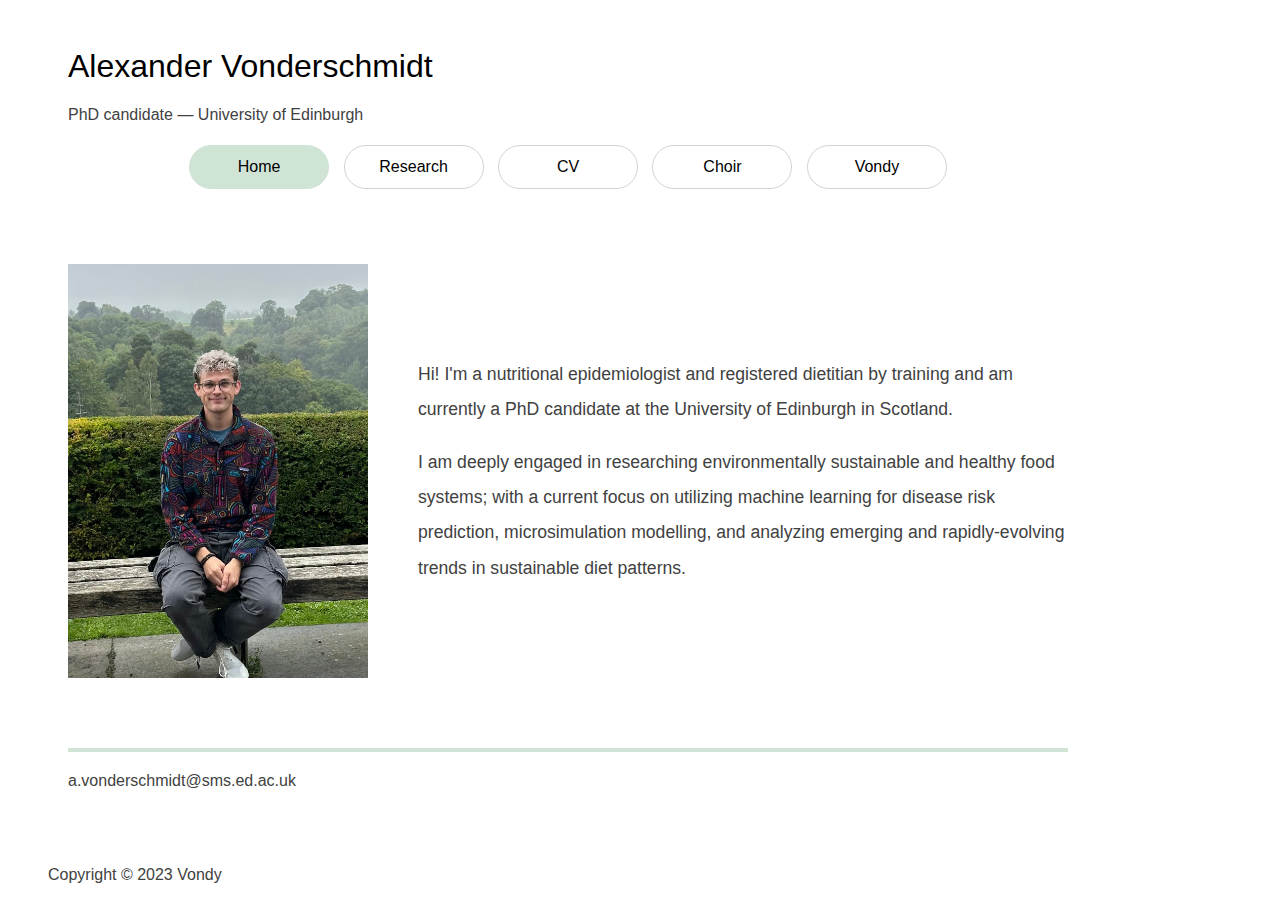
==== index.html @ 67d8a5da "styling update" ====
<!DOCTYPE html>
<html>
<head>
  <style type="text/css">
  </style>
  <link rel="stylesheet" href="styles.css"> <!-- Link to External CSS -->
</head>

<body>
  <div class="content-container"> <!-- Start of content container -->
    <h1><span class="s1">Alexander <span class="surname">Vonderschmidt</span></span></h1>
    <p class="p2"><span class="s1">PhD candidate — University of Edinburgh</span></p>
    
    <!-- Navigation Bubbles -->
    <div class="nav-bubbles">
        <a href="index.html" class="bubble active">Home</a>
        <a href="research.html" class="bubble">Research</a>
        <a href="cv.html" class="bubble">CV</a>
        <a href="choir.html" class="bubble">Choir</a>
        <a href="vondy.html" class="bubble">Vondy</a>
    </div>

    <!-- Profile Section -->
    <div class="profile-section">
        <div class="profile-photo" style="background-image: url('vondy.jpg');"></div>
        <div class="about-text">
            <p>Hi! I'm a nutritional epidemiologist and registered dietitian by training and am currently a PhD candidate at the University of Edinburgh in Scotland.</p>
            <p>I am deeply engaged in researching environmentally sustainable and healthy food systems; with a current focus on utilizing machine learning for disease risk prediction, microsimulation modelling, and analyzing emerging and rapidly-evolving trends in sustainable diet patterns.</p>
        </div>
    </div>

    <!-- Green Bar -->
    <div class="green-bar"></div>

    <!-- Contact Section -->
    <p class="p2"><span class="s1">a.vonderschmidt@sms.ed.ac.uk</span></p>

  </div> <!-- End of content container -->


</body>

<footer class="footer">
  <p class="p2"><span class="s1">Copyright © 2023 Vondy</span></p>
</footer>
</html>
---- styles.css ----
/* Existing CSS Reset and Styling */

/* New Styles for Body Margin */
body {
    font-family: 'Avenir Light', 'Avenir', 'Arial', sans-serif;
    margin: 0.5in;
    color: #414141;
}

h1 {
    font-weight: normal; /* Remove the default bold styling from h1 */
    font-family: 'Avenir Next Ultra Light', 'Avenir Light', 'Avenir', 'Arial', sans-serif;
    color: black;
}
  
.surname {
    font-family: 'Avenir Next Demi Bold', 'Avenir Medium', 'Avenir Next', 'Avenir', 'Arial', sans-serif;
    font-weight: normal;
    color: black;
}


.content-container {
    width: 1000px;
    margin: 0;
    padding: 0 20px;
}

/* Navigation Bubbles */
.nav-bubbles {
    text-align: center;
    margin-bottom: 20px;
}

.bubble {
    display: inline-block;
    margin: 5px;
    padding: 12px; /* Adjusted padding */
    width: 140px; /* Fixed width for all bubbles */
    border-radius: 25px; /* Oval shape */
    background-color: white; /* White background */
    border: 1px solid #d3d3d3; /* Light grey border */
    text-decoration: none;
    color: black;
    text-align: center; /* Center the text */
    box-sizing: border-box; /* Include padding and border in the width */
}

.bubble.active {
    background-color: #d0e4d6; /* Soft green for active page */
    border-color: #d0e4d6; /* Optional: change border color for active bubble */
}



/* Profile Section */
.profile-section {
    display: flex;
    align-items: center;
    margin-top: 20px;
}

.profile-photo {
    width: 300px; /* Set a fixed width */
    height: 414px; /* Set a fixed height */
    margin-right: 50px;
    margin-top: 50px;
    margin-bottom: 50px;
    background-image: url('vondy.jpg'); /* Set your image here */
    background-size: 130%; /* Cover the entire area */
    background-position: center; /* Center the image */
    overflow: hidden; /* Hide overflow */
}



.about-text {
    flex: 1;
    font-size: 1.1em; /* Adjusts the font size; 'em' is a relative sizing (so it proportions on different screen sizes, e.g., mobile*/
    line-height: 2 !important;
}


/* Green Bar Styling */
.green-bar {
    width: 100%; /* Full width of the container */
    height: 4px; /* Height of the bar */
    background-color: #d0e4d6; /* Same green as active bubble */
    margin-bottom: 20px; /* Spacing below the bar */
    margin-top: 20px;
}


/* Footer Style */
.footer {
    position: absolute; /* Absolute positioning */
    bottom: 0; /* Stick to the bottom */
    width: 100%; /* Full width */
    /* Other styles... */
}


/* Existing Styles (Header, Navigation, Main, etc.) */

/* Responsive Design Adjustments */
@media (max-width: 600px) {
    /* Existing Responsive Styles */
}
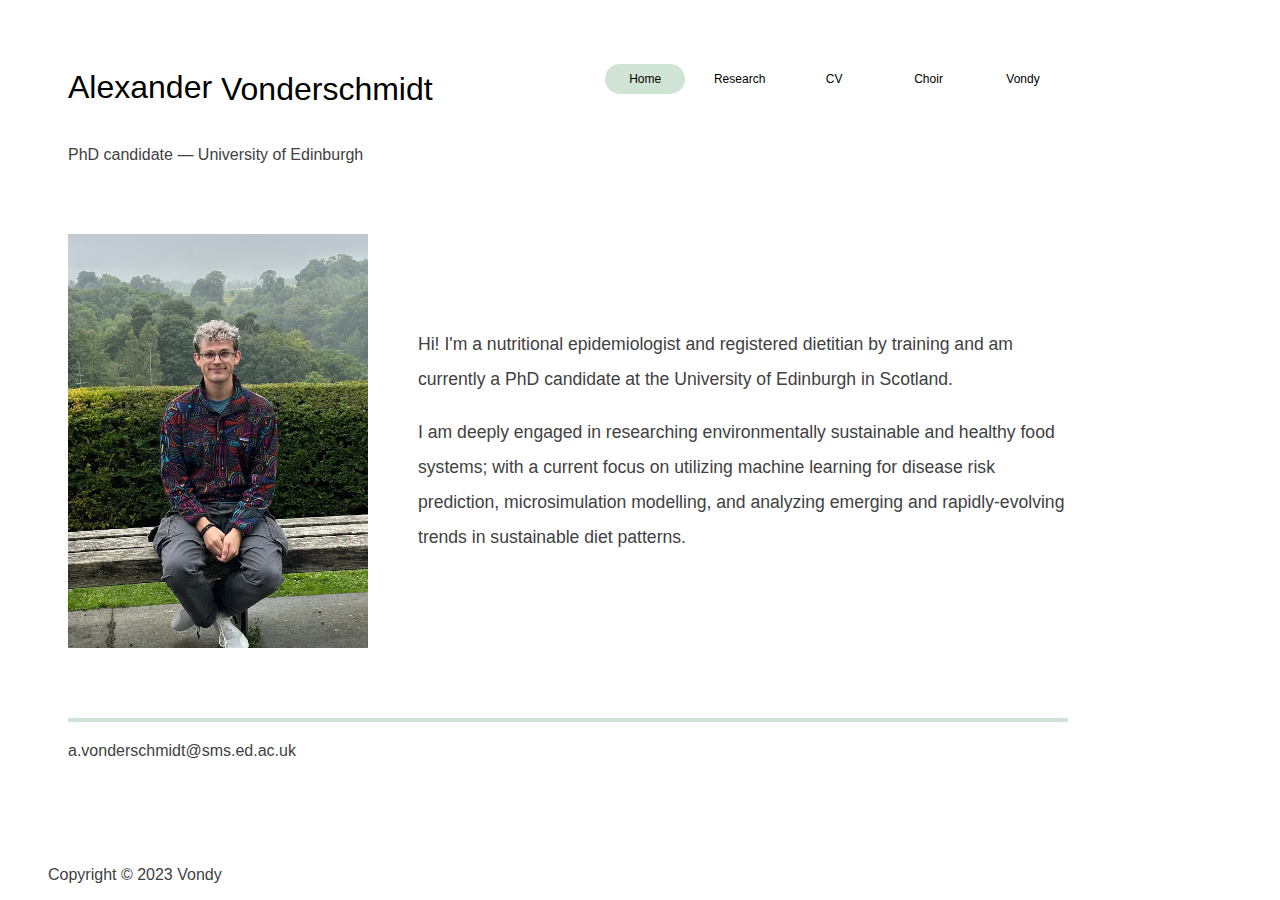
==== commit 981b712b: "styling" ====
--- a/index.html
+++ b/index.html
@@ -8,17 +8,18 @@
 
 <body>
   <div class="content-container"> <!-- Start of content container -->
-    <h1><span class="s1">Alexander <span class="surname">Vonderschmidt</span></span></h1>
+    <div class="header-container">
+      <h1><span class="s1">Alexander <span class="surname">Vonderschmidt</span></span></h1>
+      <!-- Navigation Bubbles -->
+          <div class="nav-bubbles">
+            <a href="index.html" class="bubble active">Home</a>
+            <a href="research.html" class="bubble">Research</a>
+            <a href="cv.html" class="bubble">CV</a>
+            <a href="choir.html" class="bubble">Choir</a>
+            <a href="vondy.html" class="bubble">Vondy</a>
+          </div>
+    </div>
     <p class="p2"><span class="s1">PhD candidate — University of Edinburgh</span></p>
-    
-    <!-- Navigation Bubbles -->
-    <div class="nav-bubbles">
-        <a href="index.html" class="bubble active">Home</a>
-        <a href="research.html" class="bubble">Research</a>
-        <a href="cv.html" class="bubble">CV</a>
-        <a href="choir.html" class="bubble">Choir</a>
-        <a href="vondy.html" class="bubble">Vondy</a>
-    </div>
 
     <!-- Profile Section -->
     <div class="profile-section">
--- a/styles.css
+++ b/styles.css
@@ -6,6 +6,12 @@
     margin: 0.5in;
     color: #414141;
 }
+
+.header-container {
+    display: flex;
+    align-items: center;
+    justify-content: space-between; /* This will push the nav-bubbles to the right */
+  }
 
 h1 {
     font-weight: normal; /* Remove the default bold styling from h1 */
@@ -17,8 +23,13 @@
     font-family: 'Avenir Next Demi Bold', 'Avenir Medium', 'Avenir Next', 'Avenir', 'Arial', sans-serif;
     font-weight: normal;
     color: black;
+    margin-right: 10px;
 }
 
+.surname, .nav-bubbles {
+    display: inline-block;
+    vertical-align: middle;
+}
 
 .content-container {
     width: 1000px;
@@ -35,15 +46,15 @@
 .bubble {
     display: inline-block;
     margin: 5px;
-    padding: 12px; /* Adjusted padding */
-    width: 140px; /* Fixed width for all bubbles */
+    padding: 8px; /* Adjusted padding */
+    width: 80px; /* Fixed width for all bubbles */
     border-radius: 25px; /* Oval shape */
-    background-color: white; /* White background */
-    border: 1px solid #d3d3d3; /* Light grey border */
+    background-color: transparent; /* White background */
     text-decoration: none;
     color: black;
     text-align: center; /* Center the text */
     box-sizing: border-box; /* Include padding and border in the width */
+    font-size: 0.75em;
 }
 
 .bubble.active {
@@ -102,7 +113,13 @@
 
 /* Existing Styles (Header, Navigation, Main, etc.) */
 
-/* Responsive Design Adjustments */
+/* Responsive Design Adjustments for header-container */
 @media (max-width: 600px) {
-    /* Existing Responsive Styles */
+    .header-container {
+        flex-direction: column;
+        align-items: flex-start;
+    }
+    .nav-bubbles {
+        margin-top: 10px; /* Add space between name and bubbles on small screens */
+    }
 }
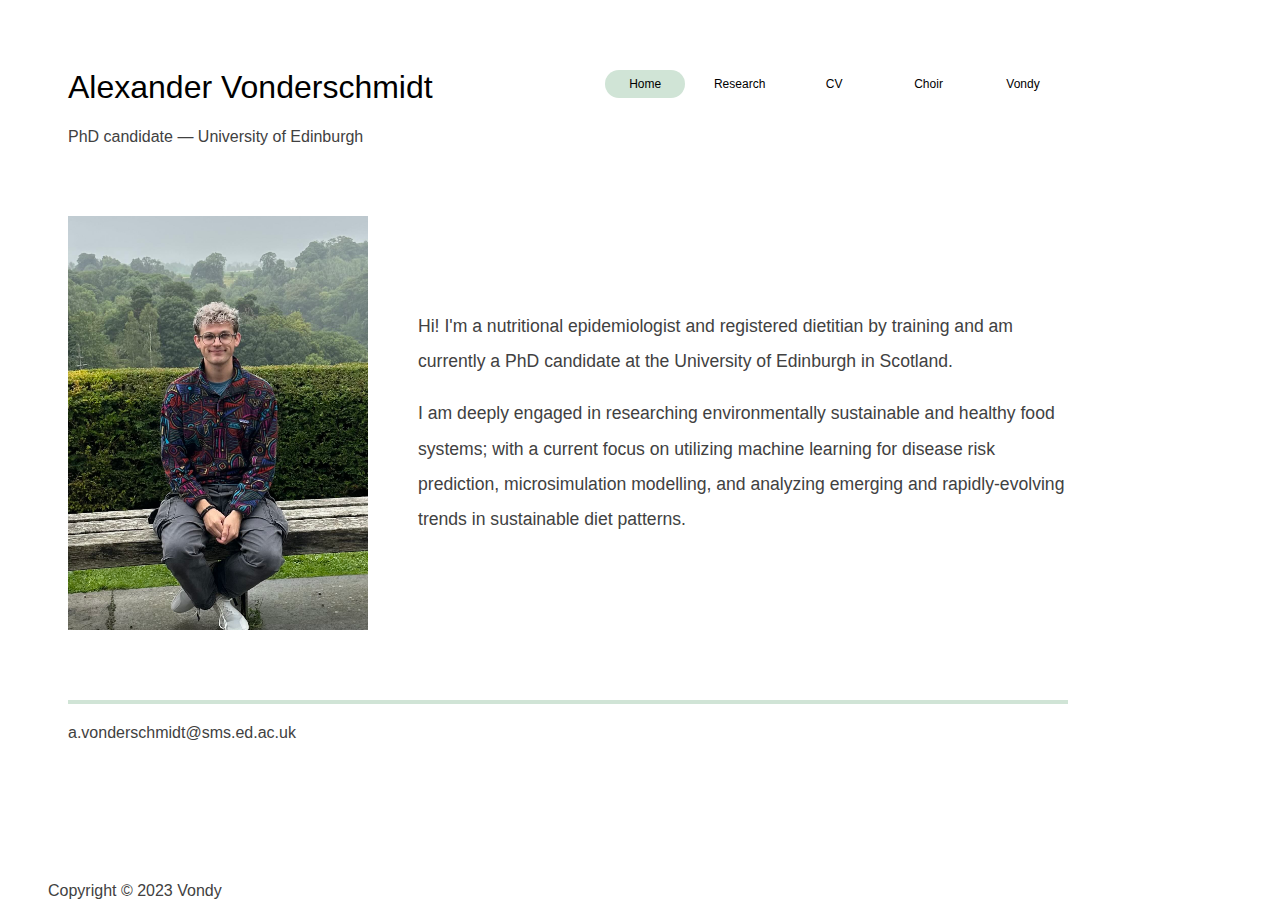
==== commit a775644e: "styling" ====
--- a/index.html
+++ b/index.html
@@ -9,7 +9,10 @@
 <body>
   <div class="content-container"> <!-- Start of content container -->
     <div class="header-container">
-      <h1><span class="s1">Alexander <span class="surname">Vonderschmidt</span></span></h1>
+      <div class="title-and-subtitle">
+        <h1><span class="s1">Alexander <span class="surname">Vonderschmidt</span></span></h1>
+        <p class="p2"><span class="s1">PhD candidate — University of Edinburgh</span></p>  
+      </div>
       <!-- Navigation Bubbles -->
           <div class="nav-bubbles">
             <a href="index.html" class="bubble active">Home</a>
@@ -19,7 +22,6 @@
             <a href="vondy.html" class="bubble">Vondy</a>
           </div>
     </div>
-    <p class="p2"><span class="s1">PhD candidate — University of Edinburgh</span></p>
 
     <!-- Profile Section -->
     <div class="profile-section">
--- a/styles.css
+++ b/styles.css
@@ -1,5 +1,3 @@
-/* Existing CSS Reset and Styling */
-
 /* New Styles for Body Margin */
 body {
     font-family: 'Avenir Light', 'Avenir', 'Arial', sans-serif;
@@ -23,12 +21,22 @@
     font-family: 'Avenir Next Demi Bold', 'Avenir Medium', 'Avenir Next', 'Avenir', 'Arial', sans-serif;
     font-weight: normal;
     color: black;
-    margin-right: 10px;
 }
 
-.surname, .nav-bubbles {
+.title-and-subtitle {
+    display: flex;
+    flex-direction: column; /* This stacks your name and subtitle vertically */
+}
+
+.surname, .nav-bubbles, .p2 {
     display: inline-block;
-    vertical-align: middle;
+    vertical-align: top; /* This aligns your name, subtitle, and bubbles to the top */
+}
+
+.p2 {
+    margin-top: 0; /* Adjust as necessary for spacing */
+    margin-bottom: 0; /* Adjust as necessary for spacing */
+    /* Add more styles as needed */
 }
 
 .content-container {
@@ -41,6 +49,7 @@
 .nav-bubbles {
     text-align: center;
     margin-bottom: 20px;
+    margin-top: -5px;
 }
 
 .bubble {
@@ -55,6 +64,7 @@
     text-align: center; /* Center the text */
     box-sizing: border-box; /* Include padding and border in the width */
     font-size: 0.75em;
+    line-height: 1;
 }
 
 .bubble.active {
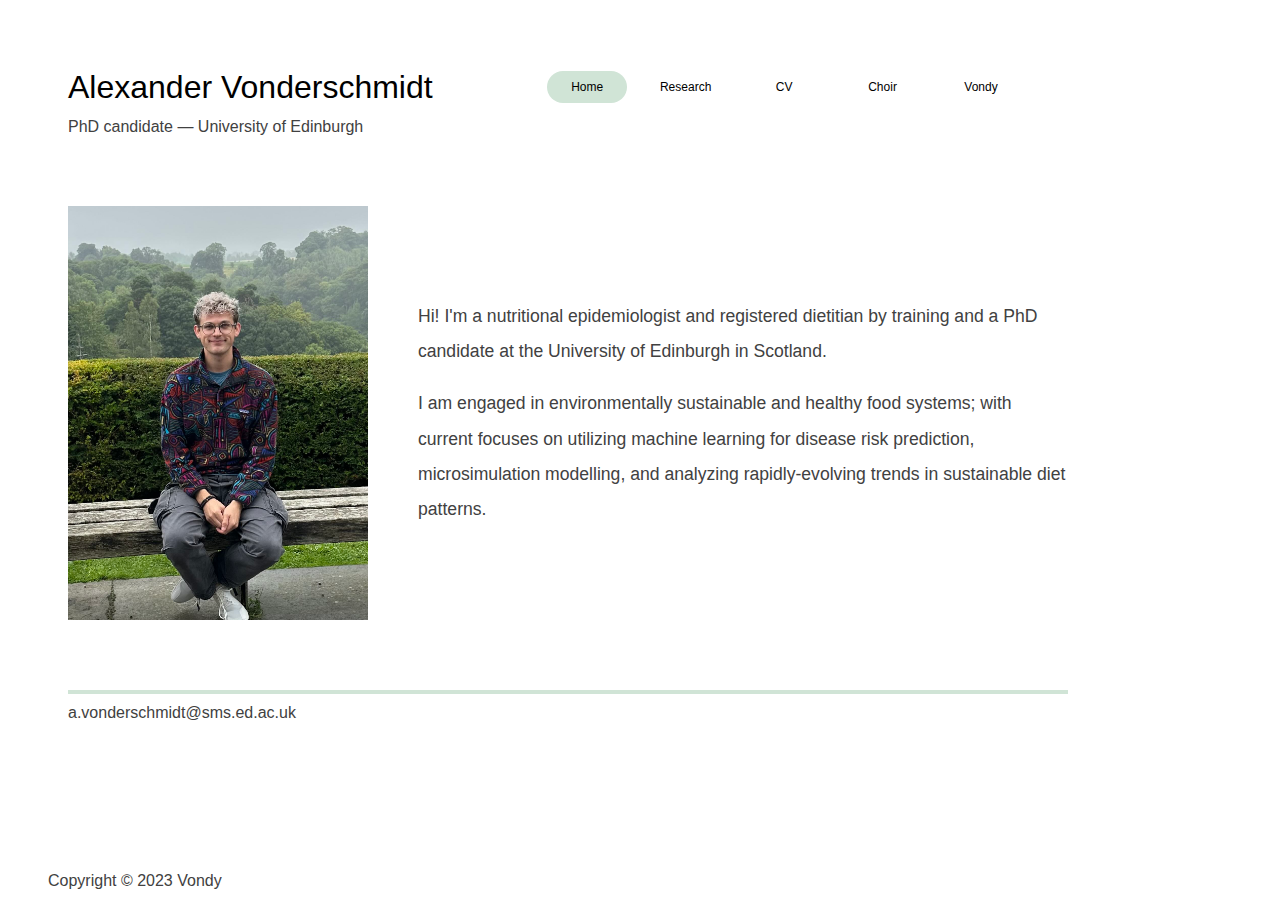
==== commit 8fb0b296: "Update index.html" ====
--- a/index.html
+++ b/index.html
@@ -27,8 +27,8 @@
     <div class="profile-section">
         <div class="profile-photo" style="background-image: url('vondy.jpg');"></div>
         <div class="about-text">
-            <p>Hi! I'm a nutritional epidemiologist and registered dietitian by training and am currently a PhD candidate at the University of Edinburgh in Scotland.</p>
-            <p>I am deeply engaged in researching environmentally sustainable and healthy food systems; with a current focus on utilizing machine learning for disease risk prediction, microsimulation modelling, and analyzing emerging and rapidly-evolving trends in sustainable diet patterns.</p>
+            <p>Hi! I'm a nutritional epidemiologist and registered dietitian by training and a PhD candidate at the University of Edinburgh in Scotland.</p>
+            <p>I am engaged in environmentally sustainable and healthy food systems; with current focuses on utilizing machine learning for disease risk prediction, microsimulation modelling, and analyzing rapidly-evolving trends in sustainable diet patterns.</p>
         </div>
     </div>
 
--- a/styles.css
+++ b/styles.css
@@ -34,7 +34,7 @@
 }
 
 .p2 {
-    margin-top: 0; /* Adjust as necessary for spacing */
+    margin-top: -10px; /* Adjust as necessary for spacing */
     margin-bottom: 0; /* Adjust as necessary for spacing */
     /* Add more styles as needed */
 }
@@ -49,13 +49,14 @@
 .nav-bubbles {
     text-align: center;
     margin-bottom: 20px;
-    margin-top: -5px;
+    margin-right: 40px;
+    margin-top: 10px;
 }
 
 .bubble {
     display: inline-block;
-    margin: 5px;
-    padding: 8px; /* Adjusted padding */
+    margin: 7px;
+    padding: 10px; /* Adjusted padding */
     width: 80px; /* Fixed width for all bubbles */
     border-radius: 25px; /* Oval shape */
     background-color: transparent; /* White background */
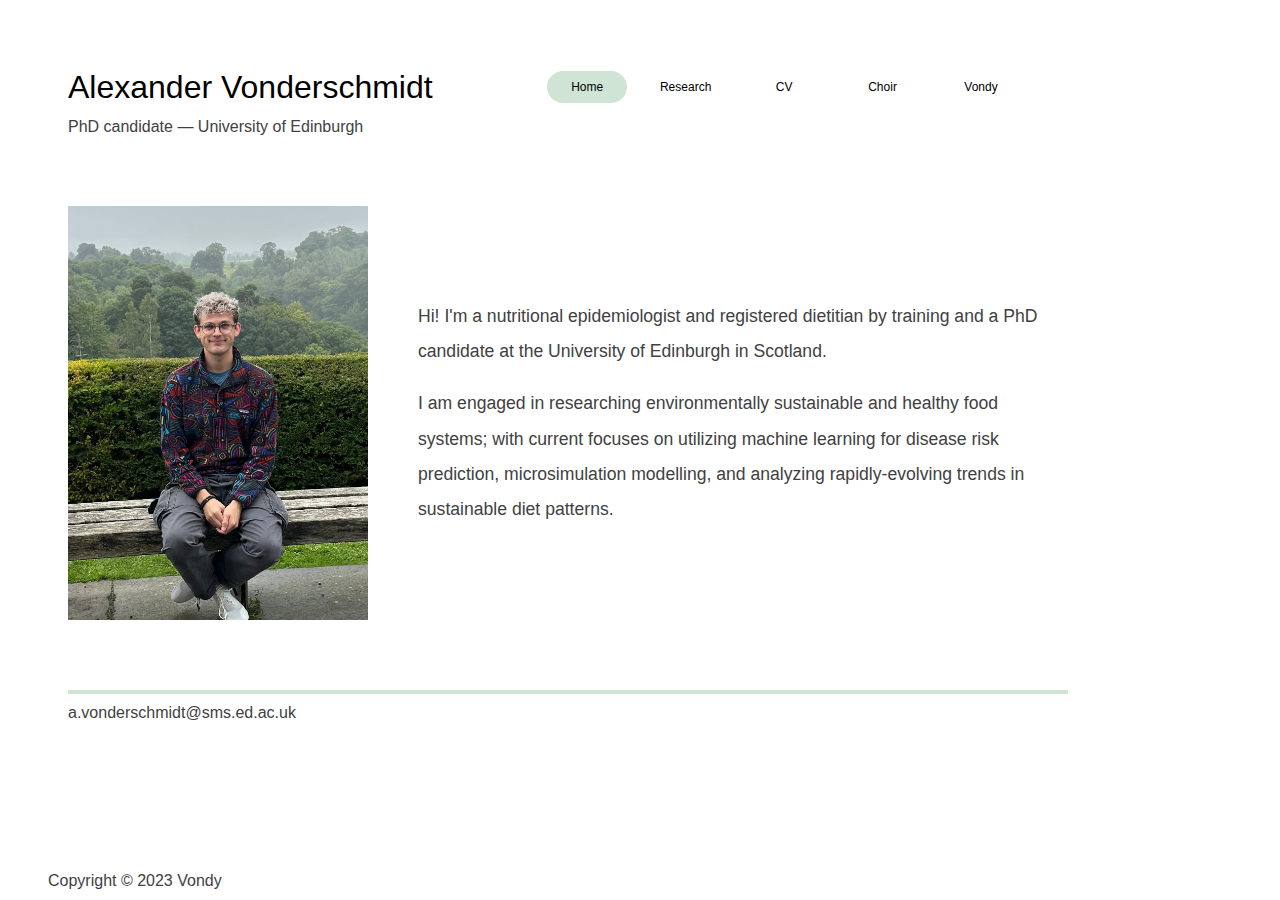
==== commit ef19c87c: "Update index.html" ====
--- a/index.html
+++ b/index.html
@@ -28,7 +28,7 @@
         <div class="profile-photo" style="background-image: url('vondy.jpg');"></div>
         <div class="about-text">
             <p>Hi! I'm a nutritional epidemiologist and registered dietitian by training and a PhD candidate at the University of Edinburgh in Scotland.</p>
-            <p>I am engaged in environmentally sustainable and healthy food systems; with current focuses on utilizing machine learning for disease risk prediction, microsimulation modelling, and analyzing rapidly-evolving trends in sustainable diet patterns.</p>
+            <p>I am engaged in researching environmentally sustainable and healthy food systems; with current focuses on utilizing machine learning for disease risk prediction, microsimulation modelling, and analyzing rapidly-evolving trends in sustainable diet patterns.</p>
         </div>
     </div>
 
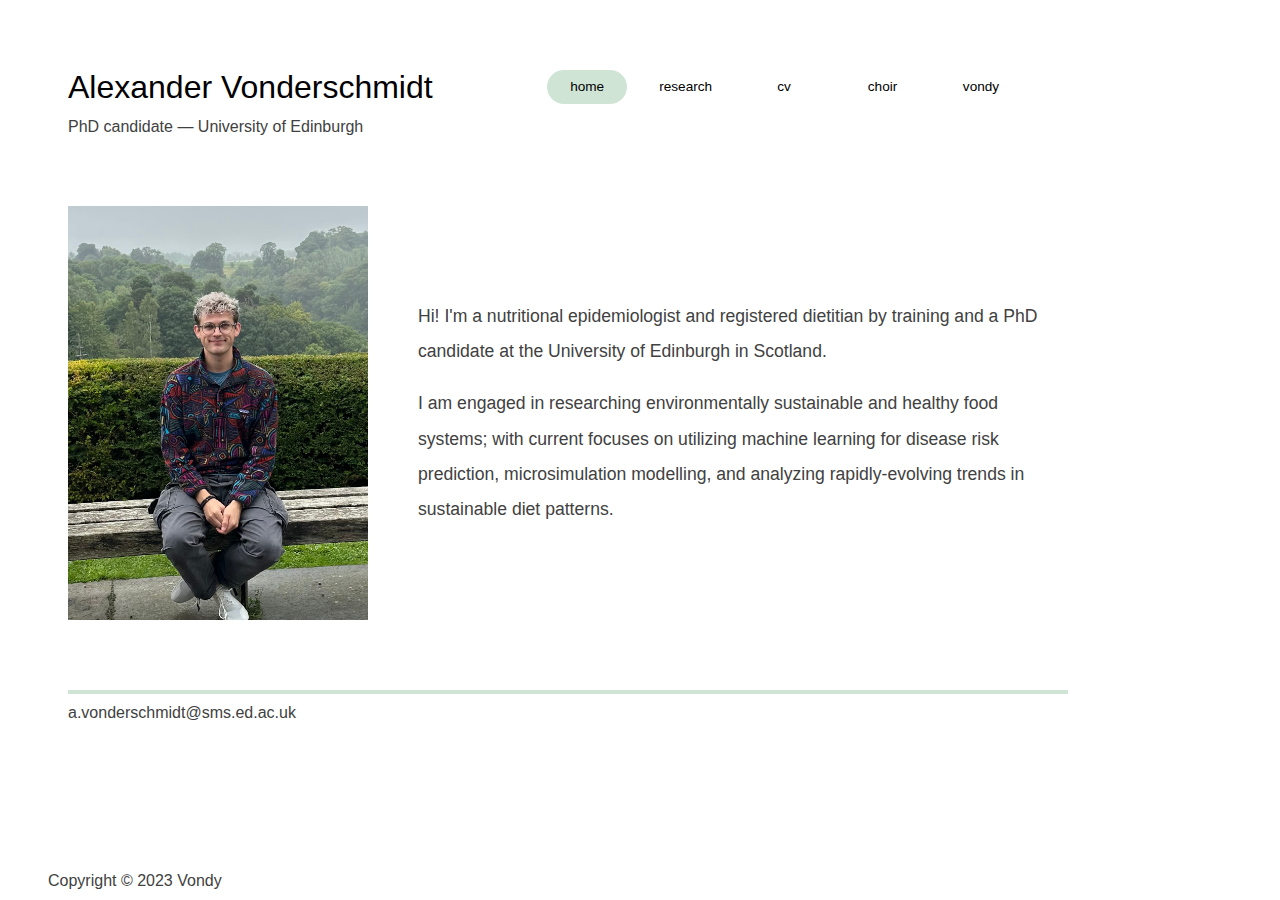
==== commit d37d59bf: "add cv page" ====
--- a/index.html
+++ b/index.html
@@ -15,11 +15,11 @@
       </div>
       <!-- Navigation Bubbles -->
           <div class="nav-bubbles">
-            <a href="index.html" class="bubble active">Home</a>
-            <a href="research.html" class="bubble">Research</a>
-            <a href="cv.html" class="bubble">CV</a>
-            <a href="choir.html" class="bubble">Choir</a>
-            <a href="vondy.html" class="bubble">Vondy</a>
+            <a href="index.html" class="bubble active">home</a>
+            <a href="research.html" class="bubble">research</a>
+            <a href="cv.html" class="bubble">cv</a>
+            <a href="choir.html" class="bubble">choir</a>
+            <a href="vondy.html" class="bubble">vondy</a>
           </div>
     </div>
 
--- a/styles.css
+++ b/styles.css
@@ -64,7 +64,7 @@
     color: black;
     text-align: center; /* Center the text */
     box-sizing: border-box; /* Include padding and border in the width */
-    font-size: 0.75em;
+    font-size: 0.85em;
     line-height: 1;
 }
 
@@ -113,6 +113,34 @@
 }
 
 
+
+/* CV PAGE */
+
+.cv-button-container {
+    text-align: center; /* Center the button */
+    margin-top: 150px; /* Space from the top */
+}
+
+.cv-button {
+    display: inline-block;
+    padding: 15px 30px; /* Adjust padding to make it oval */
+    background-color: #d0e4d6; /* Your green color */
+    color: black; /* Text color */
+    text-decoration: none; /* Removes underline from links */
+    font-size: 1em; /* Adjust font size as needed */
+    border-radius: 50px; /* Makes it oval */
+    border: none; /* Removes border */
+    cursor: pointer; /* Changes cursor to pointer on hover */
+}
+
+.cv-button:hover {
+    background-color: #b8d0bf; /* Slightly darker green on hover */
+}
+
+
+
+
+
 /* Footer Style */
 .footer {
     position: absolute; /* Absolute positioning */
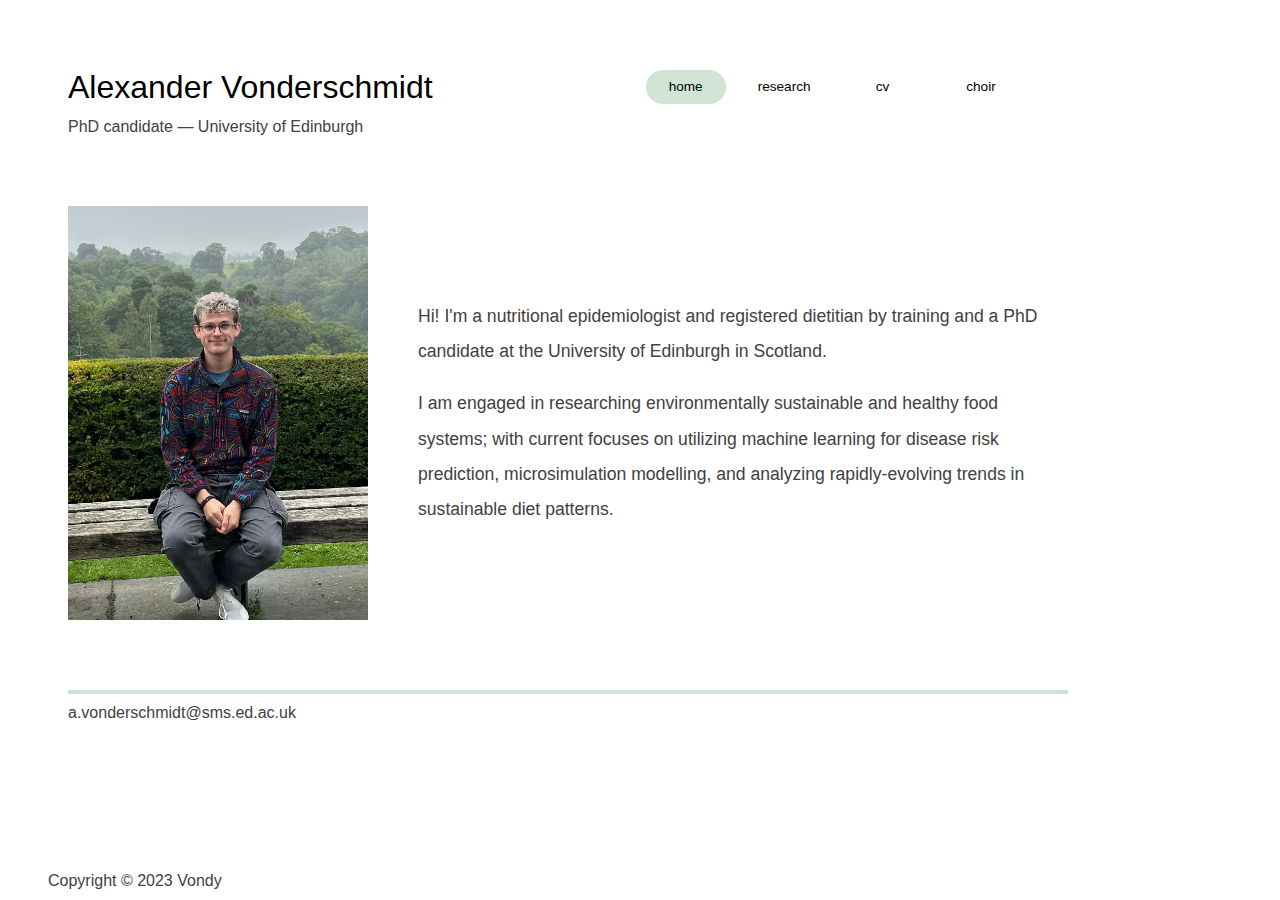
==== commit 10a6348d: "Update index.html" ====
--- a/index.html
+++ b/index.html
@@ -19,7 +19,6 @@
             <a href="research.html" class="bubble">research</a>
             <a href="cv.html" class="bubble">cv</a>
             <a href="choir.html" class="bubble">choir</a>
-            <a href="vondy.html" class="bubble">vondy</a>
           </div>
     </div>
 
--- a/styles.css
+++ b/styles.css
@@ -81,6 +81,15 @@
     align-items: center;
     margin-top: 20px;
 }
+
+/* Rule for choir page */
+.choir-page .profile-section {
+    align-items: flex-start;
+}
+.choir-page .about-text h2 {
+    margin-top: 35px; /* Eliminate any top margin on the h2 */
+}
+
 
 .profile-photo {
     width: 300px; /* Set a fixed width */
@@ -94,7 +103,11 @@
     overflow: hidden; /* Hide overflow */
 }
 
-
+/* Rule for Choir Page */
+.choir-page .profile-photo {
+    background-image: url('vondychoir.jpg');
+    background-size: 100%;
+}
 
 .about-text {
     flex: 1;
@@ -138,6 +151,51 @@
 }
 
 
+/* CHOIR PAGE */
+
+.choir-page {
+    background-color: black; /* Sets background to black */
+    color: white; /* Sets text color to white */
+}
+
+/* To ensure links are also white */
+.choir-page a {
+    color: white;
+}
+
+/* Adjust the color of the active bubble on the choir page */
+.choir-page .bubble.active {
+    background-color: white;
+    color: black;
+}
+
+.choir-page,
+.choir-page .header-container h1,
+.choir-page .header-container .p2,
+.choir-page .surname,
+.choir-page .nav-bubbles a {
+    color: white; /* This should ensure text within these elements is white */
+}
+
+.choir-page .bubble.active {
+    background-color: white;
+    color: black; /* Ensures active bubble has black text for contrast */
+}
+
+/* Style for the title */
+.choir-page .about-text h2 {
+    color: white; /* White color for the title text */
+    margin-bottom: 10px; /* Spacing below the title */
+    /* Add other styles like font-size, font-weight as needed */
+}
+
+/* Style for the choir list */
+.choir-page .about-text .choir-list {
+    color: white; /* White color for the list */
+    list-style-type: none; /* Removes bullet points */
+    padding-left: 0; /* Aligns text with the rest of the content */
+    /* Add other styles like line-height, font-size as needed */
+}
 
 
 
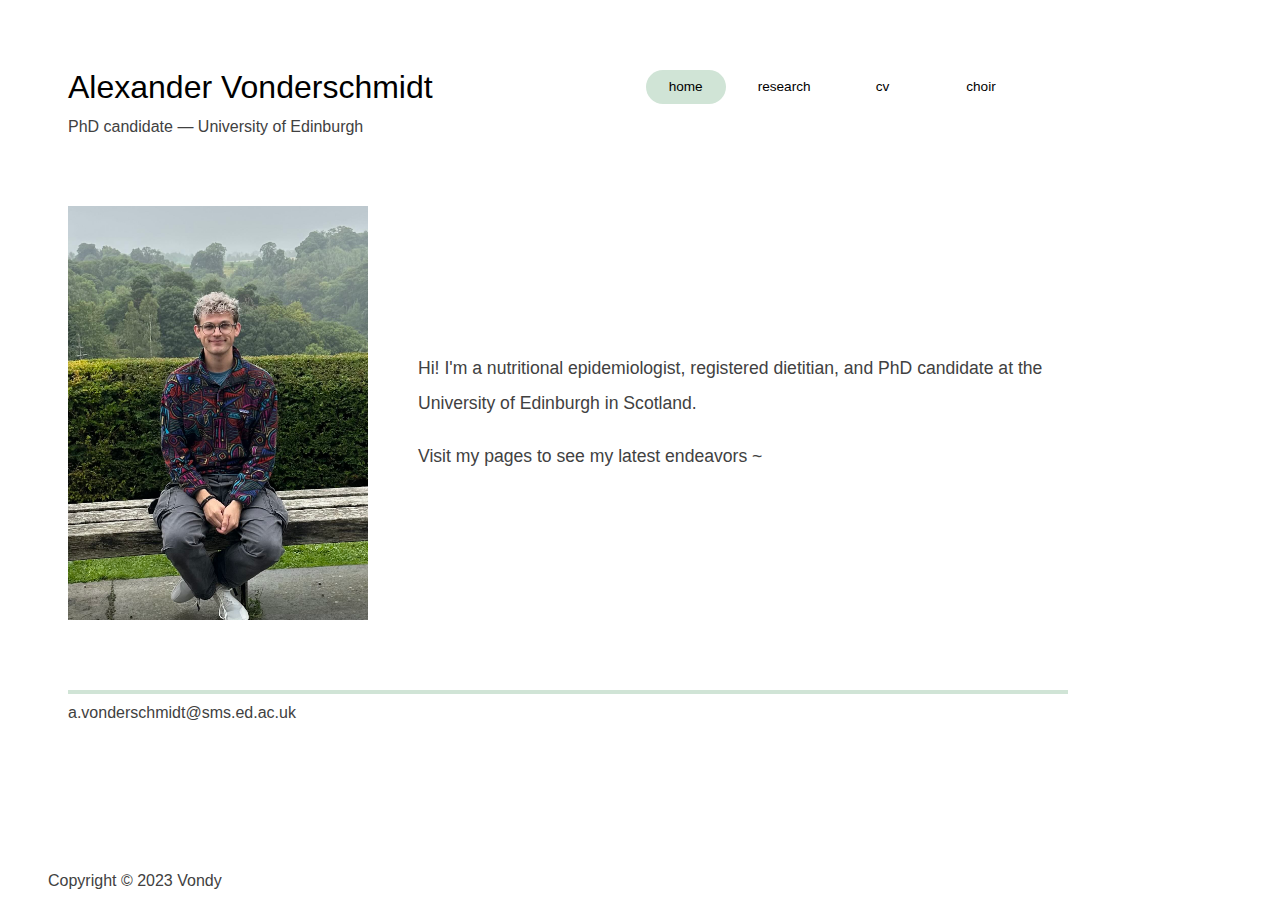
==== commit 035dcc65: "new research page" ====
--- a/index.html
+++ b/index.html
@@ -26,8 +26,8 @@
     <div class="profile-section">
         <div class="profile-photo" style="background-image: url('vondy.jpg');"></div>
         <div class="about-text">
-            <p>Hi! I'm a nutritional epidemiologist and registered dietitian by training and a PhD candidate at the University of Edinburgh in Scotland.</p>
-            <p>I am engaged in researching environmentally sustainable and healthy food systems; with current focuses on utilizing machine learning for disease risk prediction, microsimulation modelling, and analyzing rapidly-evolving trends in sustainable diet patterns.</p>
+            <p>Hi! I'm a nutritional epidemiologist, registered dietitian, and PhD candidate at the University of Edinburgh in Scotland.</p>
+            <p>Visit my pages to see my latest endeavors ~</p>
         </div>
     </div>
 
--- a/styles.css
+++ b/styles.css
@@ -109,6 +109,11 @@
     background-size: 100%;
 }
 
+/* Rule for research Page */
+.research-page .profile-photo {
+    background-image: url('vondysuit.jpg');
+}
+
 .about-text {
     flex: 1;
     font-size: 1.1em; /* Adjusts the font size; 'em' is a relative sizing (so it proportions on different screen sizes, e.g., mobile*/
@@ -125,6 +130,25 @@
     margin-top: 20px;
 }
 
+/* RESEARCH PAGE */
+
+.research-page .profile-section {
+    align-items: flex-start; /* Align items at the top */
+}
+
+.research-page .about-text p:first-child {
+    margin-top: 35px; /* Adjust the value for moving the first line down */
+}
+
+.research-page .about-text p {
+    padding-top: 5px;
+}
+
+.research-page .indented-points {
+    line-height: 1.5;
+    margin-left: 40px;
+    text-indent: -1.1em;
+}
 
 
 /* CV PAGE */
